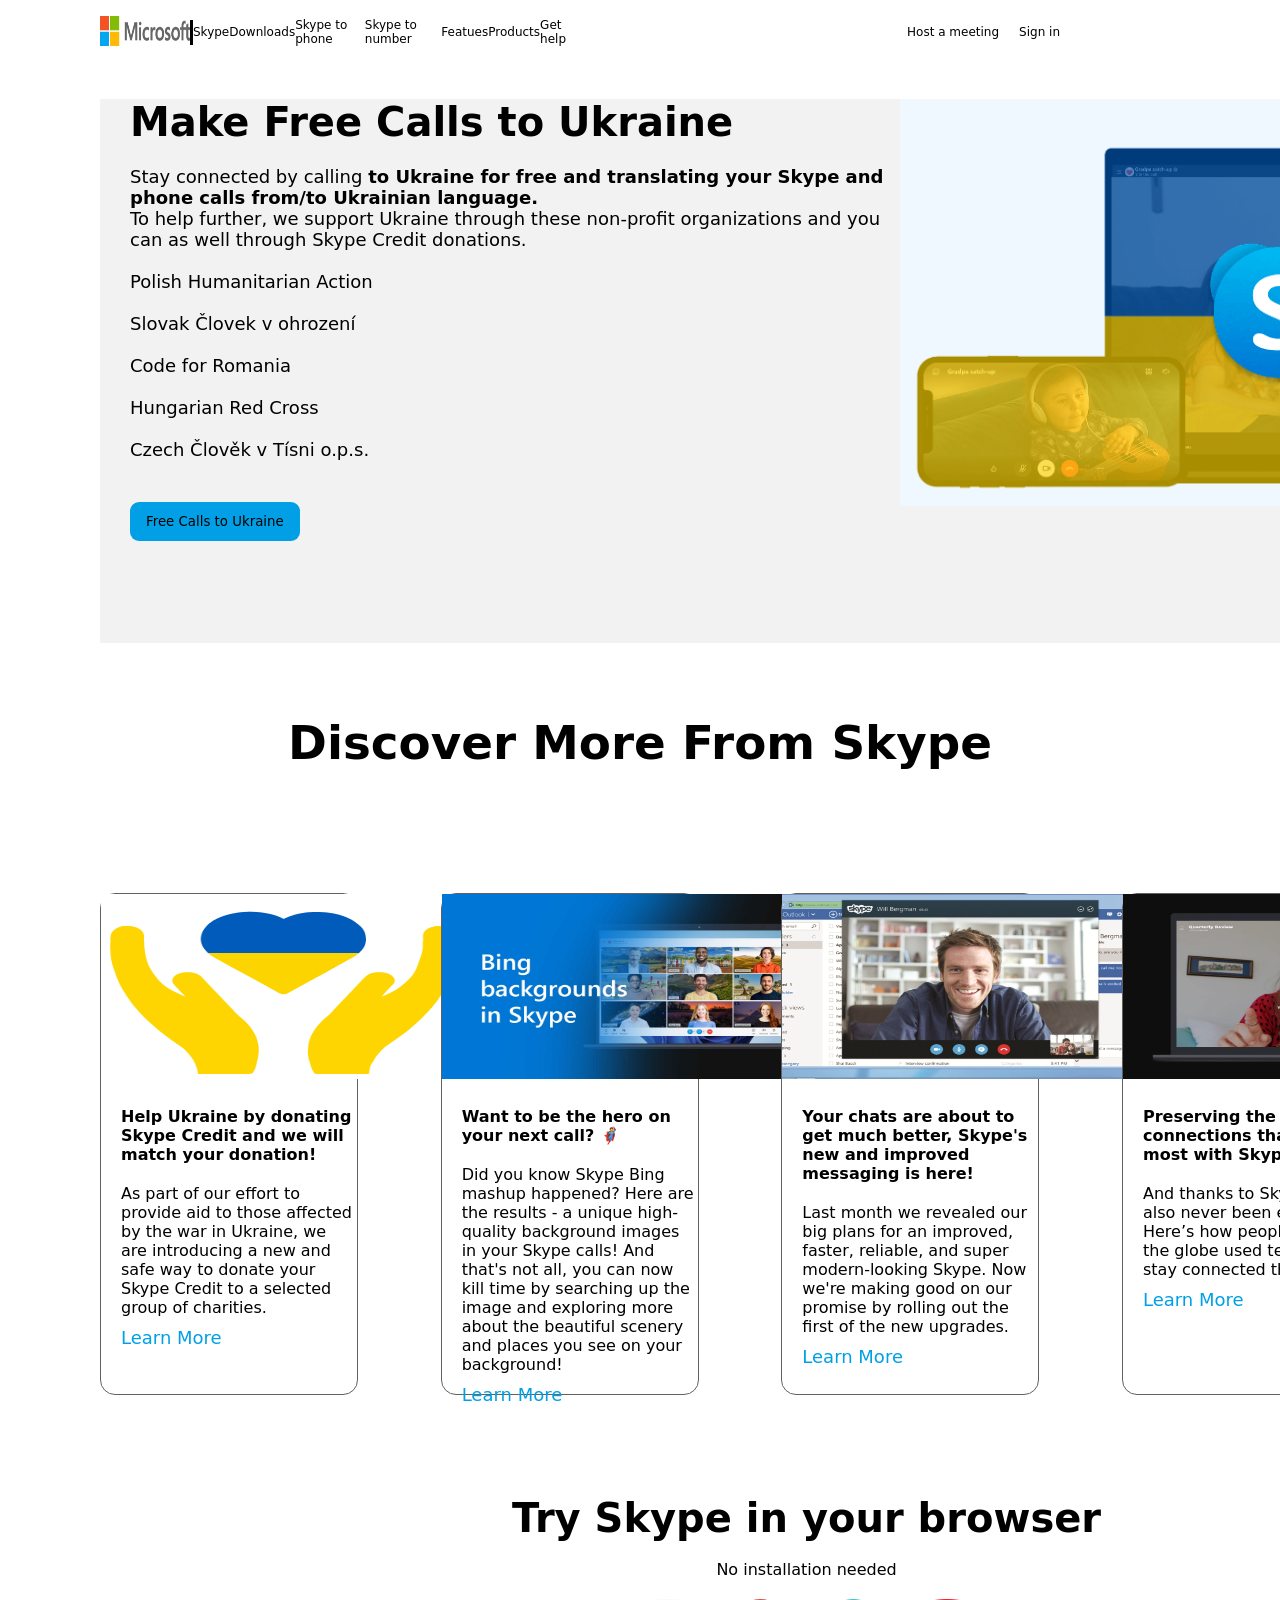
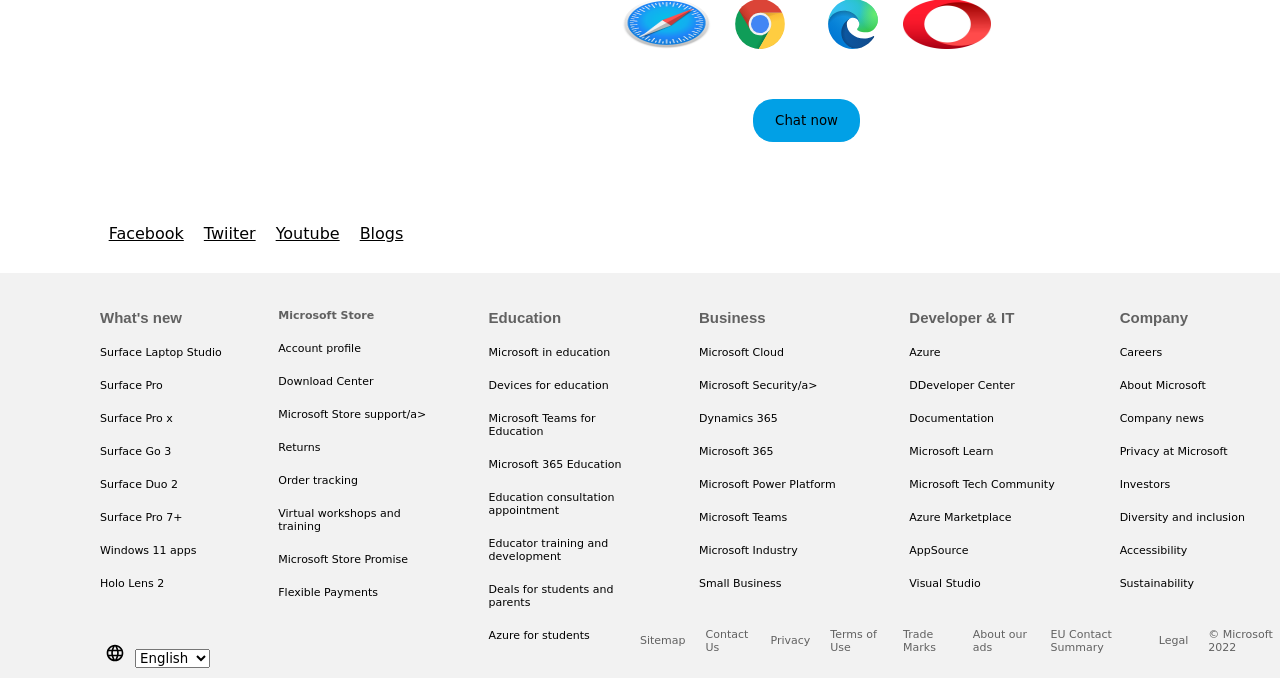
==== index.html @ 29882119 "Add files via upload" ====
<!DOCTYPE html>
<html lang="en">
<head>
    <meta charset="UTF-8">
    <meta http-equiv="X-UA-Compatible" content="IE=edge">
    <meta name="viewport" content="width=device-width, initial-scale=1.0">
    <link rel="stylesheet" href="style.css">
    <link rel="stylesheet" href="https://fonts.googleapis.com/css2?family=Material+Symbols+Outlined:opsz,wght,FILL,GRAD@20..48,100..700,0..1,-50..200" />
    <title>Skype</title>
</head>
<body>
    <div class="container">
        <div class="header">
            <div class="leftheader">
            <li><img class="logo" src="re1mu3b.png"></li>
              <li>  <div class="iconI"></div></li>
            <li>Skype</li>
            <li>Downloads</li>
            <li>Skype to phone</li>
            <li>Skype to number</li>
            <li>Featues</li>
            <li>Products</li>

            <li>Get help</li>
            </div>
            <div class="rightheader">
           <li>Host a meeting  </li>
           <li>Sign in </li>
           
            </div>
        </div>
        <div class="body1">
            <div class="ukraine">
                <ul class="stay">
              <li>  <h3 class="makecalls">Make Free Calls to Ukraine</h3></li><br>
              <li>   <p >Stay connected by calling <b> to Ukraine for free and translating your Skype and phone calls from/to Ukrainian language.</b><br>
                    To help further, we support Ukraine through these non-profit organizations and you can as well through Skype Credit donations.</li><br>
                    
                    </p>
                    

                   <li> <p> Polish Humanitarian Action</p></li> <br>
                     <li> <p> Slovak Človek v ohrození</p></li><br>
                    <li> <p>Code for Romania </p></li><br>
                    <li><p>
                        Hungarian Red Cross</p></li><br>
                    <li><p>Czech Člověk v Tísni o.p.s.</p></li><br><br>
                    <li>  <button class="freecallbtn">Free Calls to Ukraine</button></li>
                </ul>

                </div >
            <div class="laptop">

             <img src="33grid-main-page-ua-flag-skype.png"class="laptopimg">
              
            </div>
        </div>
        <div class="discovermore">
            <h3>Discover More From Skype</h3>

        </div>
        <div class="row">
             <div class="column">
                 <div class="image">
                    <img src="ukrainefinal-06-e1646435446605.png" class="img1">
                 </div>
                 <br><br>
                 <div class="underukraine">
                
                 <ul class="underimage">                 <li> <h4> Help Ukraine by donating Skype Credit and we will match your donation!</h4></li>  
                 <li> <p>As part of our effort to provide aid to those affected by the war in Ukraine, we are introducing a new and safe way to donate your Skype Credit to a selected group of charities.</p></li>
                </ul>
                <li> <button class="learmorebtn">Learn More</button></li>
            </div>
                </div>
            <div class="column">
                <div class="image">
                <img src="skype-bing-thumbnail.jpg"></div>
                <br><br>
                
            <ul class="underimage">
                <li> <h4>​Want to be the hero on your next call? 🦸</h4></li>  
                <li><p>Did you know Skype Bing mashup happened? Here are the results - a unique high-quality background images in your Skype calls! And that's not all, you can now kill time by searching up the image and exploring more about the beautiful scenery and places you see on your background!</p></li>
            </ul>
            <li> <button class="learmorebtn">Learn More</button></li>
        </div>
            <div class="column">
                <div class="image">
                    <img src="Skype-calls.jpg">
                </div>
                <br><br>
                
                <ul class="underimage">
                    <li><h4>Your chats are about to get much better, Skype's new and improved messaging is here!</h4></li>  
                    <li>Last month we revealed our big plans for an improved, faster, reliable, and super modern-looking Skype. Now we're making good on our promise by rolling out the first of the new upgrades.</li>
                </ul>
                <li> <button class="learmorebtn">Learn More</button></li>
            </div>
            <div class="column">
                <div class="image">
                    <img src="151925-news-how-to-change-your-skype-background-for-video-calls-image1-weeqjxxgmb.jpg">
                </div><br><br>
              <ul class="underimage">
                    <li><h4 >Preserving the connections that matter most with Skype
                    </h4></li>  
                    <li>
                      <p>  And thanks to Skype, it’s also never been easier. Here’s how people across the globe used technology to stay connected through it all.</p>
                    </li>
                </ul>
                <li> <button class="learmorebtn">Learn More</button></li>
            </div>
        </div>

        <div class="lastbody">
            <div class="links">
                <a href="facebook.com" >Facebook</a>
                <a href="">Twiiter</a>
                <a href="">Youtube</a>
                <a href="">Blogs</a>
            </div>
            <div class="tryskype">
            <h1>Try Skype in your browser</h1>
            <br>
            <p > No installation needed</p>
            <div class="browser">
                <img src="1028px-safari_browser_logo.png" class="icons">
                <img src="google_chrome_icon_(september_2014).svg" class="icons">
                <img src="microsoft-edge-logo-hjsadsd.svg"class="icons">
                <img src="opera.png"class="icons">
            </div>
            <button class="btnchat">Chat now</button>
        </div>
        </div>

  <div class="footer">
<div class="footercontent1">

    <h4 class="footerh">
        What's new
    </h4>
    <a> Surface Laptop Studio</a>
    <a>Surface Pro</a>
    <a>Surface Pro x</a>
    <a>Surface Go 3</a>
   <a> Surface Duo 2</a>
    <a>Surface Pro 7+</a>
    <a>Windows 11 apps</a>
    <a>Holo Lens 2</a>




</div>
<div class="footercontent" >

<h4 id="footerh">
    Microsoft Store

</h4>
<a> Account profile</a>
<a>Download Center</a>
<a>Microsoft Store support/a>
<a>
    Returns</a>
 <a> Order tracking</a>
<a>Virtual workshops and training</a>
<a>Microsoft Store Promise  </a>
<a>Flexible Payments</a>
 </div>
<div class="footercontent">
    <h4 class="footerh">
        Education
    </h4>
    <a> Microsoft in education</a>
    <a>Devices for education</a>
    <a>Microsoft Teams for Education</a>
    <a>Microsoft 365 Education</a>
   <a> Education consultation appointment</a>
    <a>Educator training and development</a>
    <a>Deals for students and parents</a>
    <a>Azure for students</a>


</div>
<div class="footercontent">
    
        <h4 class="footerh">
            Business
        </h4>
        <a> Microsoft Cloud</a>
        <a>Microsoft Security/a>
        <a>Dynamics 365</a>
        <a>Microsoft 365</a>
       <a> Microsoft Power Platform</a>
        <a>Microsoft Teams</a>
        <a>Microsoft Industry</a>
        <a>Small Business</a>
    
    
    </h4>
    




</div>
<div class="footercontent">
    <h4 class="footerh">
        Developer & IT

    </h4>
    <a> Azure</a>
    <a>DDeveloper Center</a>
    <a>Documentation</a>
    <a>Microsoft Learn</a>
   <a> Microsoft Tech Community</a>
    <a>Azure Marketplace </a>
    <a>AppSource</a>
    <a>Visual Studio</a>
</div>
<div class="footercontent">

    <h4 class="footerh">
        Company

    </h4>
    <a> Careers </a>
    <a>About Microsoft</a>
    <a>Company news</a>
    <a>Privacy at Microsoft</a>
   <a> Investors</a>
    <a>Diversity and inclusion </a>
    <a>Accessibility</a>
    <a>Sustainability</a>


</div>
  </div>

<div class="lastfooter">
  <div class="lastleft">  <img class="languageicon" src="language_black_24dp.svg">
    <select> 
        <option value="english">English</option>
    <option value="deutch">hindi</option>
 <option valiue="spanish">Espanol</option></select>

</div>
<div class="lastright">
    <ul class="lastlist">
        <li>
            Sitemap
        </li>
        <li>Contact Us</li>
        <li>Privacy</li>
        <li>Terms of Use</li>
        <li>Trade Marks</li>
        <li>About our ads</li>
        <li>EU Contact Summary</li>
 <li>Legal</li>
 <li>© Microsoft 2022</li>
    </ul>
</div>
</div>
</div>
    
</body>
</html>
---- style.css ----
*{
    padding: 0;
    margin: 0;
 font-family: system-ui, -apple-system, BlinkMacSystemFont, 'Segoe UI', Roboto, Oxygen, Ubuntu, Cantarell, 'Open Sans', 'Helvetica Neue', sans-serif;
 list-style: none;
}
.container{
    overflow-x: hidden;
}
.header{
    width: 100%;
    height: 64px;
 
    display: flex;
}
.leftheader{
    width: 60%;
    height: 64px;
 
    display: flex;
    justify-content: space-between;
    align-items: center;
    list-style-type: none;
    font-size: 12px;

}
.rightheader{
    width: 50%;
    height: 64px;
 
    display: flex;
    justify-content: flex-end;
    align-content: space-between;
    gap: 20px;
    
    align-items: center;
    margin-right: 220px;
    font-size: 12px;
    list-style-type: none;
}
.body1{
    width: 1600px;
    height: 544px;
    margin-left: 100px;
    background-color: #F2F2F2;  
    display: flex;
    align-items: flex-start;
    margin-top: 35px;
}
.logo{
    margin-left: 100px;
      width: 90px;
      height: 30px;
}
.header li:hover{
    text-decoration: underline;
    
}
.iconI{
 border-left: solid black 3px;
 
 height: 25px;
 position:relative;
 
}
.ukraine{
width: 50%;
display: flex;
align-items: center;
flex-direction: column;
list-style: none;
justify-content: space-between;
align-items: center;


}
.laptop{
    width: 50%;
    background-color: aliceblue;
}
.laptopimg{
    width:90%;
    height: 60%;
    display: flex;
    
    justify-content: end;
    margin-top: 30px;
    align-items: flex-end;
}


  .makecalls{
    font-family: system-ui, -apple-system, BlinkMacSystemFont, 'Segoe UI', Roboto, Oxygen, Ubuntu, Cantarell, 'Open Sans', 'Helvetica Neue', sans-serif;
    font-size: 40px;
    display: flex;
    flex-wrap: wrap;
  }
  .stay{
    font-family: system-ui, -apple-system, BlinkMacSystemFont, 'Segoe UI', Roboto, Oxygen, Ubuntu, Cantarell, 'Open Sans', 'Helvetica Neue', sans-serif;
    font-size: 18px;
    list-style: none;
    display: flex;
    flex-direction: column;
    align-items: flex-start;
    justify-content:space-between ;
    margin-left: 30px;
  }
.freecallbtn{
 
text-align: center;
padding: 12px 16px;
border-radius: 9px;
background-color:#01A0E6;
border: none;
}
.freecallbtn:hover{
background-color: #619BC4;
}
.discovermore{
    width: 100%;
    height: 200px;

font-size: 40px;
font-family: system-ui, -apple-system, BlinkMacSystemFont, 'Segoe UI', Roboto, Oxygen, Ubuntu, Cantarell, 'Open Sans', 'Helvetica Neue', sans-serif;
justify-content: center;
display: flex;
align-items: center;
}
.row{
    width: 100%;
    height: 500px;
    margin-left: 100px;
    margin-top: 50px;
   

    display: flex;
    justify-content: space-between;
}
.column{
    height: 100%;
    width: 20%;
    border-radius: 15px;
    border: solid #616161 0.5px;
    
}

   

   
.image{
    width: 100%;
    height: 35%;
  
    text-align: center;
}
.img1{
    width: 368px;
    height: 185px;
}
img{
    width: 378px;
    height: 185px;
}
.underimage{
    display: flex;
    justify-content: space-between;
    flex-direction: column;
    align-items: center;
    align-content: center;
    margin-left: 20px;
    gap: 20px ;
    
}
.lastbody{
    width: 100%;
    height: 450px;
    
    text-align: center;
    display: flex;
}

.learmorebtn{
    font-size: 18px;
 text-align: center;
 padding: 10px 20px;
 display: flex;
 align-self: flex-end;
border: none;
color: #01A0E6;
background: none;
}
.links{
width: 40%;
height: 100%;

display: flex;
align-items: flex-end;
justify-content: center;
gap: 10px 20px;

}
a{
    color: black;
}
.tryskype{

display: flex;
flex-direction: column;
justify-content: center;
align-items: center;
}
h1{
    font-size: 40px;
}
.browser{
    width:100%;
    margin-top: 20px;
    height: 60px;
}
.icons{
    width: 15%;
    height: 50px;
}
.btnchat{
    margin-top: 40px;
    padding: 14px 22px;
    border-radius: 20px;
    border: none;
    background-color: #01A0E6;
}
.btnchat:hover{
    background-color: #619BC4;
}
.footer{
    width: 100%;
    height: 330px;
 background-color: #F2F2F2;
 margin-top: 30px;
 display: flex;
 font-family: 'Segoe UI', Tahoma, Geneva, Verdana, sans-serif;
 
}

.footercontent{
    width: 15%;
    margin-left:50px ;
    height: 85%;
    margin-top: 36px;
    display: flex;
    flex-direction: column;
    row-gap: 20px;
    color: #616161;
    font-size: 11px;
 
}
.footerh{

 font-family: 'Segoe UI', Tahoma, Geneva, Verdana, sans-serif;
 font-size: 15px;
}
.footercontent1{
    width: 12%;
    margin-left:100px ;
    height: 85%;
    margin-top: 36px;
    display: flex;
    flex-direction: column;
  
    row-gap: 20px;
    color: #616161;
    font-size: 11px;
   

}
.languageicon{
    width: 30px;
    height: 20px;
    margin-left: 100px;
    color: #616161;

}
.lastfooter{
    width: 100%;
    height: 75px;
    background-color: #F2F2F2;
    display: flex;
    
    

}
.lastleft{
 width: 50%;
 height: 100%;

margin-top: 40px;
}
.lastright{
    width: 50%;
    height: 100%;
  
  
    display: flex;
    
    justify-content: center;
    align-items: center;
}
.lastlist{
    display: flex;
    color: #616161;
    font-size: 11px;
 justify-content: center;
 align-items: center;
 gap: 20px;
}
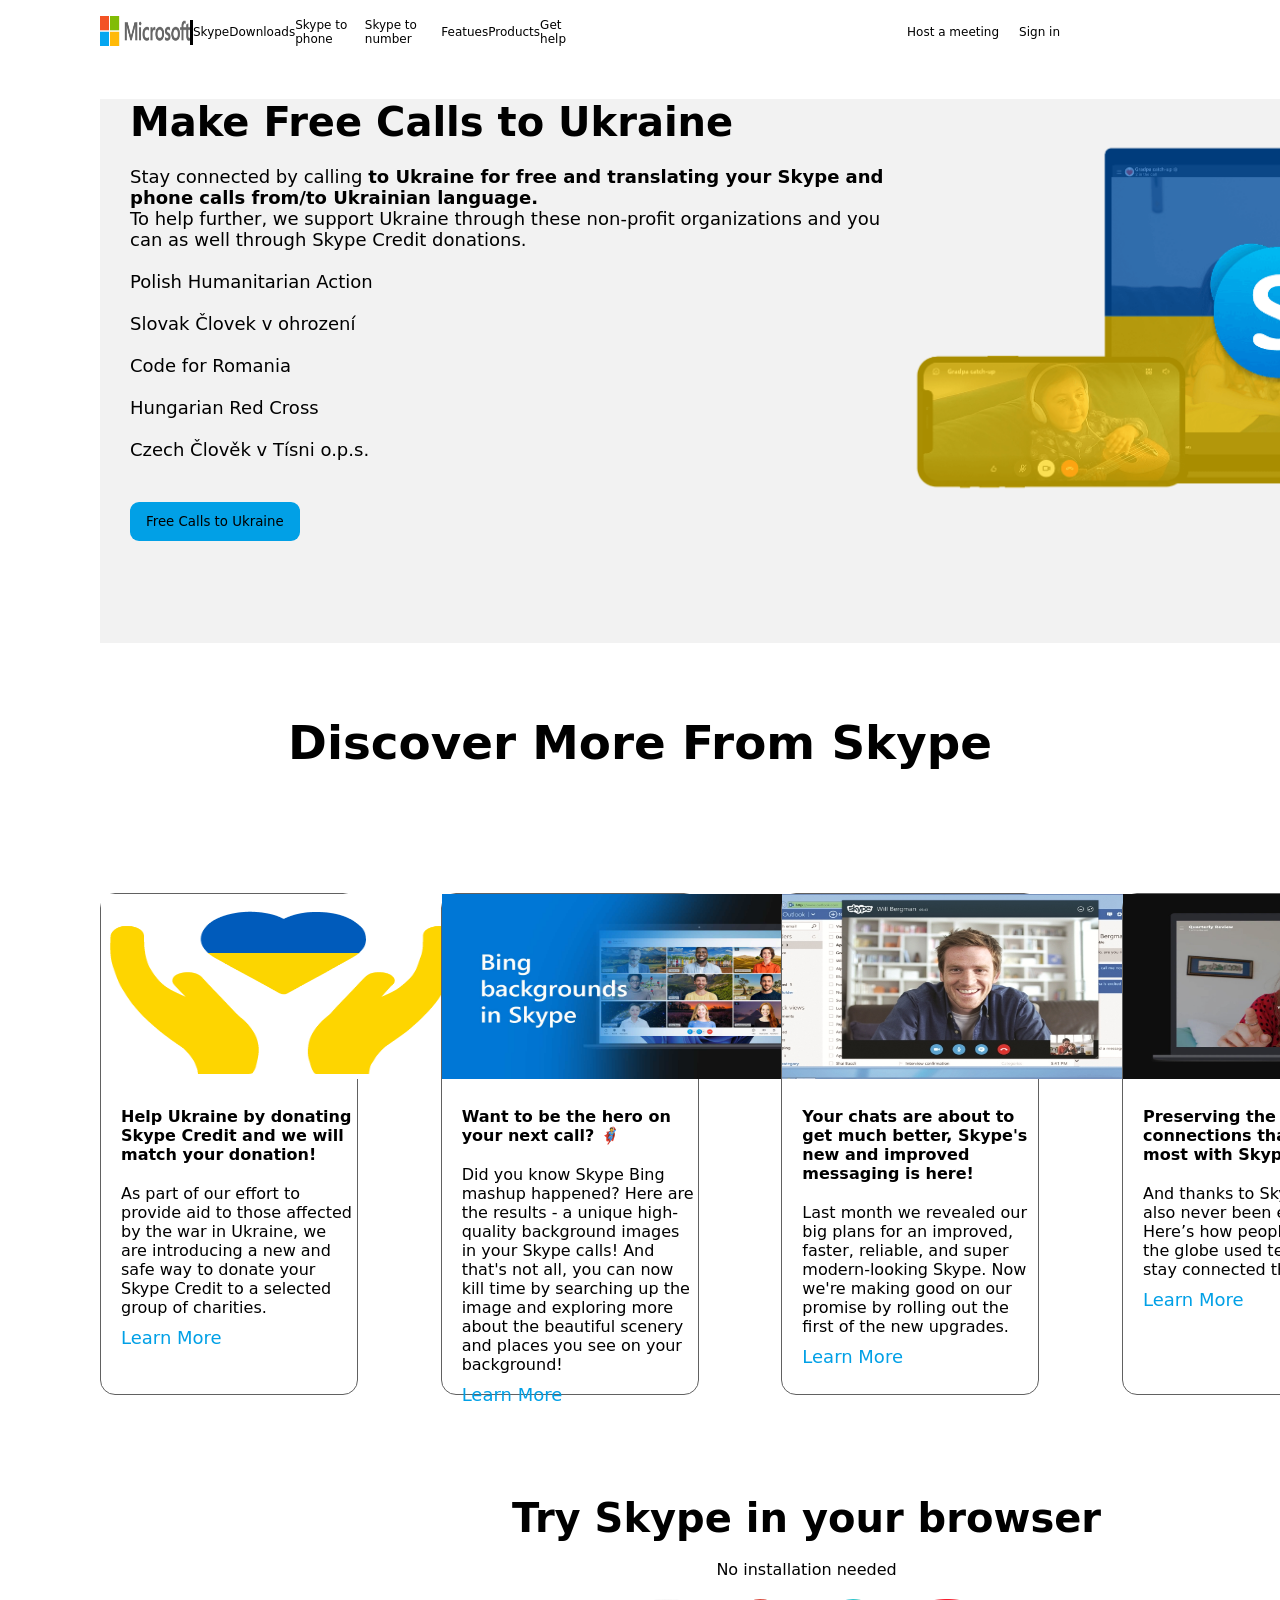
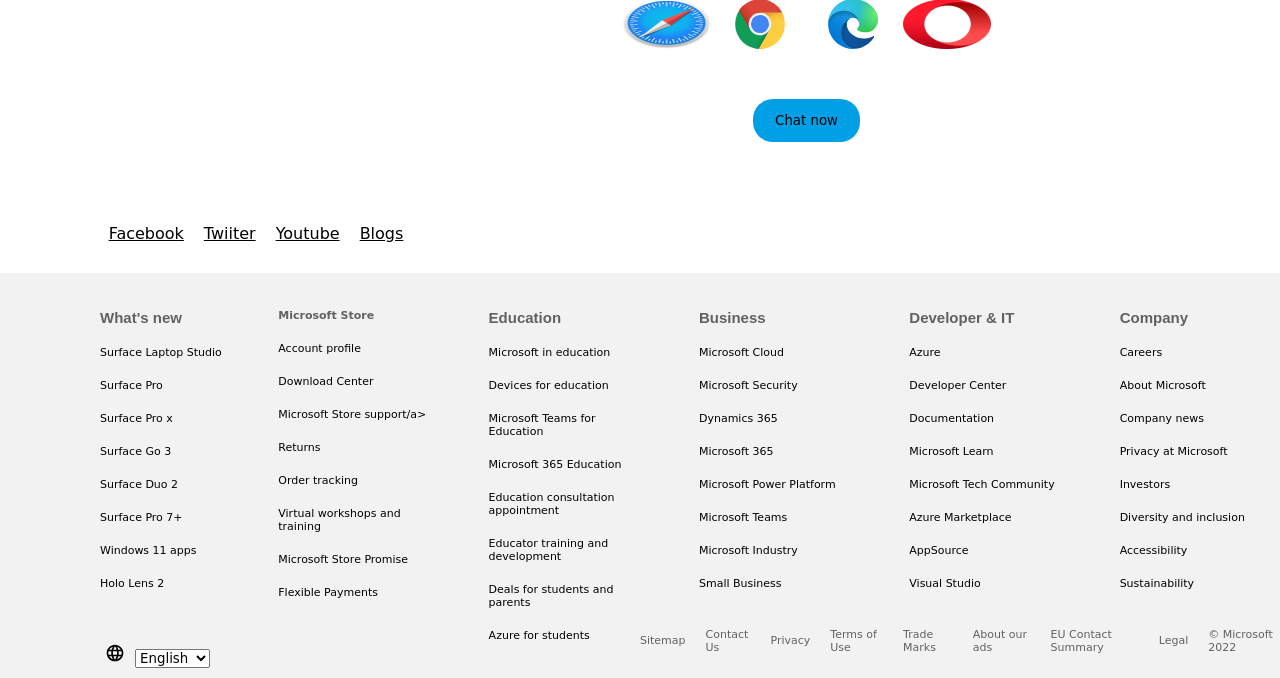
==== commit 8eba5016: "Update index.html" ====
--- a/index.html
+++ b/index.html
@@ -188,7 +188,7 @@
             Business
         </h4>
         <a> Microsoft Cloud</a>
-        <a>Microsoft Security/a>
+        <a>Microsoft Security</a>
         <a>Dynamics 365</a>
         <a>Microsoft 365</a>
        <a> Microsoft Power Platform</a>
@@ -210,7 +210,7 @@
 
     </h4>
     <a> Azure</a>
-    <a>DDeveloper Center</a>
+    <a>Developer Center</a>
     <a>Documentation</a>
     <a>Microsoft Learn</a>
    <a> Microsoft Tech Community</a>
@@ -264,4 +264,4 @@
 </div>
     
 </body>
-</html>+</html>
--- a/style.css
+++ b/style.css
@@ -76,7 +76,7 @@
 }
 .laptop{
     width: 50%;
-    background-color: aliceblue;
+
 }
 .laptopimg{
     width:90%;
@@ -189,6 +189,9 @@
 color: #01A0E6;
 background: none;
 }
+.learmorebtn:hover{
+    text-decoration: underline;
+}
 .links{
 width: 40%;
 height: 100%;
@@ -311,4 +314,7 @@
  justify-content: center;
  align-items: center;
  gap: 20px;
-}+}
+.footer a:hover{
+ text-decoration: underline;
+}
